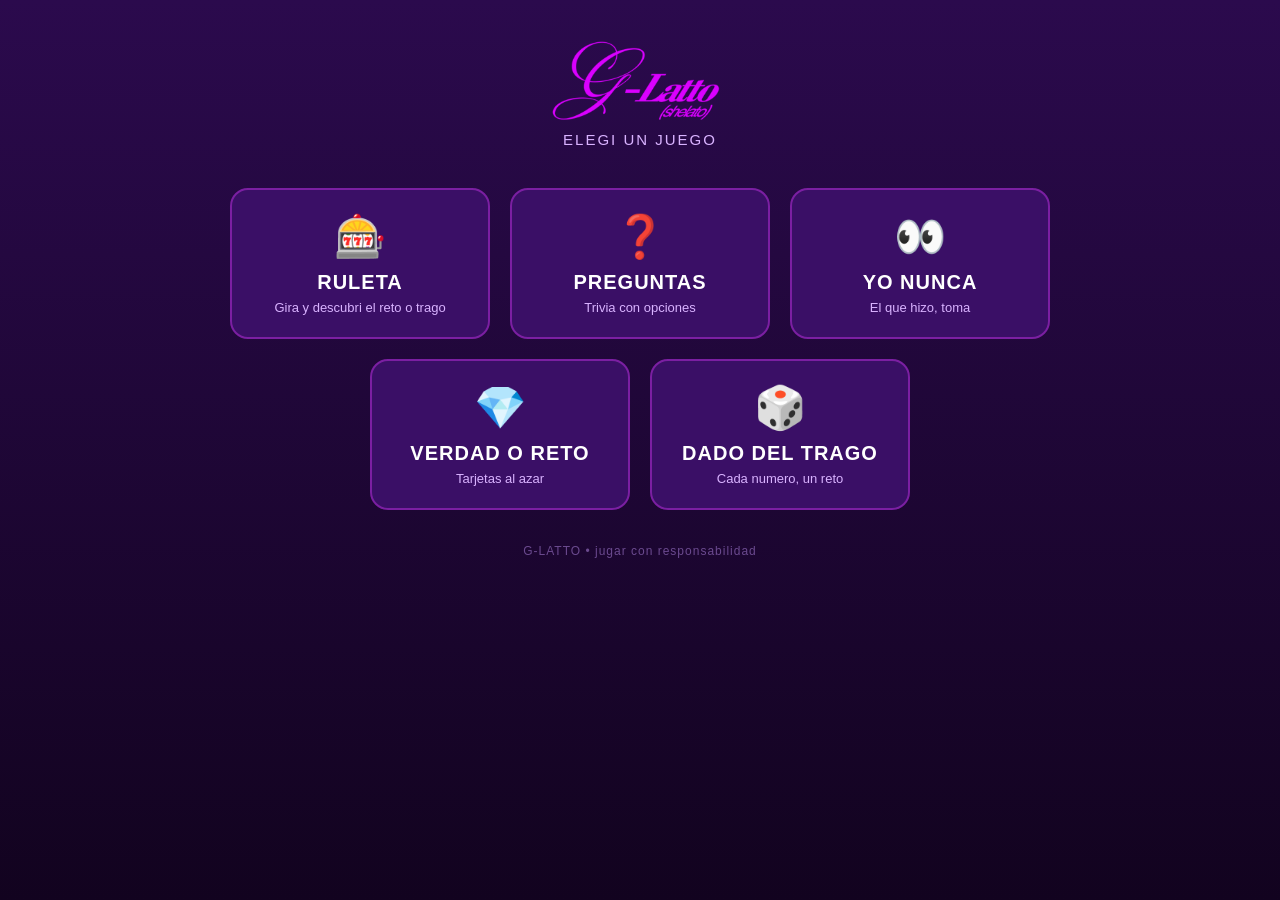
==== index.html @ e574c799 "Primera version de G-LATTO app" ====
<!DOCTYPE html>
<html lang="es">
<head>
<meta charset="UTF-8">
<meta name="viewport" content="width=device-width, initial-scale=1, maximum-scale=1, user-scalable=no">
<title>G-LATTO - Juegos</title>
<link rel="stylesheet" href="css/style.css">
</head>
<body>

<div class="wrap">

  <div class="top-header">
    <img class="logo" src="assets/glatto-logo.png" alt="G-Latto">
    <div class="subtitle">Elegi un juego</div>
  </div>

  <div class="game-list" id="gameList">

    <a class="game-card" href="ruleta.html">
      <span class="icon">&#127920;</span>
      <span class="name">Ruleta</span>
      <div class="desc">Gira y descubri el reto o trago</div>
    </a>

    <a class="game-card" href="preguntas.html">
      <span class="icon">&#10067;</span>
      <span class="name">Preguntas</span>
      <div class="desc">Trivia con opciones</div>
    </a>

    <a class="game-card" href="yonunca.html">
      <span class="icon">&#128064;</span>
      <span class="name">Yo Nunca</span>
      <div class="desc">El que hizo, toma</div>
    </a>

    <a class="game-card" href="verdadoreto.html">
      <span class="icon">&#128142;</span>
      <span class="name">Verdad o Reto</span>
      <div class="desc">Tarjetas al azar</div>
    </a>

    <a class="game-card" href="dado.html">
      <span class="icon">&#127922;</span>
      <span class="name">Dado del Trago</span>
      <div class="desc">Cada numero, un reto</div>
    </a>

  </div>

  <div class="footer-note">G-LATTO &bull; jugar con responsabilidad</div>

</div>

<div class="toast" id="toast"></div>

<script src="js/common.js"></script>
<script>
  (function () {
    var cards = document.querySelectorAll('.game-card.disabled');
    for (var i = 0; i < cards.length; i++) {
      cards[i].addEventListener('click', function (e) {
        e.preventDefault();
        var name = this.getAttribute('data-game');
        showToast(name + ': muy pronto');
      });
    }
  })();
</script>

</body>
</html>
---- css/style.css ----
/* G-LATTO app - estilos base
   Escrito para compatibilidad con Safari de iPad 2 (iOS9) y navegadores
   Android viejos: sin CSS variables, sin grid, sin gap en flexbox. */

* {
  margin: 0;
  padding: 0;
  -webkit-box-sizing: border-box;
  box-sizing: border-box;
  -webkit-tap-highlight-color: transparent;
}

html, body {
  width: 100%;
  height: 100%;
}

body {
  font-family: "Helvetica Neue", Helvetica, Arial, sans-serif;
  background-color: #1a0630;
  background-image: -webkit-gradient(linear, left top, left bottom, from(#2b0a4d), to(#12031f));
  background-image: -webkit-linear-gradient(top, #2b0a4d, #12031f);
  background-image: linear-gradient(to bottom, #2b0a4d, #12031f);
  color: #ffffff;
  overflow-x: hidden;
  min-height: 100%;
}

/* evita seleccionar texto sin querer al tocar rapido en la tablet */
body, button, h1, h2, h3, p {
  -webkit-user-select: none;
  -moz-user-select: none;
  user-select: none;
}

input {
  -webkit-user-select: text;
  user-select: text;
}

.wrap {
  width: 100%;
  max-width: 900px;
  margin: 0 auto;
  padding: 20px;
}

/* header con logo */
.top-header {
  text-align: center;
  padding: 18px 10px 10px 10px;
}

.top-header img.logo {
  width: 260px;
  max-width: 70%;
  height: auto;
  display: block;
  margin: 0 auto;
}

.subtitle {
  color: #d9b3ff;
  font-size: 15px;
  letter-spacing: 2px;
  text-transform: uppercase;
  margin-top: 6px;
}

/* grilla de juegos, con flexbox (no grid) para compatibilidad */
.game-list {
  display: -webkit-box;
  display: -webkit-flex;
  display: flex;
  -webkit-flex-wrap: wrap;
  flex-wrap: wrap;
  -webkit-justify-content: center;
  justify-content: center;
  margin-top: 20px;
}

.game-card {
  width: 260px;
  margin: 10px;
  padding: 22px 16px;
  border-radius: 18px;
  background-color: #3a0f66;
  border: 2px solid #7b1fa2;
  text-align: center;
  text-decoration: none;
  color: #ffffff;
  -webkit-transition: -webkit-transform 0.12s ease-out, background-color 0.12s ease-out;
  transition: transform 0.12s ease-out, background-color 0.12s ease-out;
}

.game-card:active {
  -webkit-transform: scale(0.96);
  transform: scale(0.96);
  background-color: #4d1585;
}

.game-card .icon {
  font-size: 42px;
  display: block;
  margin-bottom: 10px;
}

.game-card .name {
  font-size: 20px;
  font-weight: bold;
  text-transform: uppercase;
  letter-spacing: 1px;
}

.game-card .desc {
  font-size: 13px;
  color: #d9b3ff;
  margin-top: 6px;
}

.game-card.disabled {
  background-color: #26123f;
  border-color: #4a2a70;
  color: #8a7aa3;
  opacity: 0.75;
}

.game-card.disabled .name {
  color: #a893c2;
}

.badge-soon {
  display: inline-block;
  margin-top: 8px;
  font-size: 11px;
  padding: 3px 10px;
  border-radius: 12px;
  background-color: #ffd23f;
  color: #3a0f66;
  font-weight: bold;
  letter-spacing: 1px;
  text-transform: uppercase;
}

/* botones grandes tactiles reutilizables */
.btn {
  display: inline-block;
  padding: 16px 28px;
  border-radius: 14px;
  border: none;
  background-color: #ab1fd6;
  color: #ffffff;
  font-size: 18px;
  font-weight: bold;
  text-transform: uppercase;
  letter-spacing: 1px;
  text-decoration: none;
  text-align: center;
  -webkit-transition: -webkit-transform 0.1s ease-out;
  transition: transform 0.1s ease-out;
}

.btn:active {
  -webkit-transform: scale(0.95);
  transform: scale(0.95);
}

.btn-secondary {
  background-color: #3a0f66;
  border: 2px solid #7b1fa2;
}

.btn-gold {
  background-color: #ffd23f;
  color: #3a0f66;
}

.btn[disabled], .btn.disabled {
  background-color: #4a2a70;
  color: #8a7aa3;
}

/* boton volver arriba de todo */
.back-bar {
  display: -webkit-box;
  display: -webkit-flex;
  display: flex;
  -webkit-align-items: center;
  align-items: center;
  -webkit-justify-content: space-between;
  justify-content: space-between;
  padding: 14px 16px;
}

.back-link {
  color: #ffffff;
  text-decoration: none;
  font-size: 16px;
  font-weight: bold;
  padding: 10px 16px;
  background-color: rgba(255,255,255,0.08);
  border-radius: 10px;
  border: 1px solid rgba(255,255,255,0.2);
}

.back-link:active {
  background-color: rgba(255,255,255,0.18);
}

.mini-logo {
  height: 34px;
  width: auto;
}

/* panel de lista reutilizable (opciones de ruleta, banco de preguntas, etc) */
.options-area {
  max-width: 480px;
  margin: 10px auto 30px auto;
  background-color: rgba(255,255,255,0.05);
  border-radius: 16px;
  padding: 16px;
  border: 1px solid rgba(255,255,255,0.1);
}

.options-header {
  display: -webkit-box;
  display: -webkit-flex;
  display: flex;
  -webkit-justify-content: space-between;
  justify-content: space-between;
  -webkit-align-items: center;
  align-items: center;
  font-size: 15px;
  font-weight: bold;
  text-transform: uppercase;
  letter-spacing: 1px;
  color: #d9b3ff;
  margin-bottom: 10px;
}

.btn-small {
  border: none;
  background-color: rgba(255,255,255,0.1);
  color: #ffffff;
  padding: 8px 14px;
  border-radius: 10px;
  font-size: 12px;
  font-weight: bold;
  text-transform: uppercase;
}

.btn-small:active {
  background-color: rgba(255,255,255,0.2);
}

.options-list {
  list-style: none;
}

.options-list li {
  display: -webkit-box;
  display: -webkit-flex;
  display: flex;
  -webkit-align-items: center;
  align-items: center;
  -webkit-justify-content: space-between;
  justify-content: space-between;
  background-color: rgba(255,255,255,0.06);
  padding: 12px 14px;
  border-radius: 10px;
  margin-bottom: 8px;
  font-size: 15px;
}

.options-list li .remove-btn {
  border: none;
  background-color: rgba(255,60,60,0.25);
  color: #ffb3b3;
  width: 30px;
  height: 30px;
  border-radius: 50%;
  font-size: 16px;
  font-weight: bold;
  line-height: 1;
  margin-left: 10px;
  -webkit-flex-shrink: 0;
  flex-shrink: 0;
}

/* overlay modal reutilizable (resultado de ruleta, edicion de preguntas, etc) */
.result-overlay {
  position: fixed;
  top: 0;
  left: 0;
  width: 100%;
  height: 100%;
  background-color: rgba(10,2,20,0.88);
  display: none;
  -webkit-box-align: center;
  -webkit-align-items: center;
  align-items: center;
  -webkit-box-pack: center;
  -webkit-justify-content: center;
  justify-content: center;
  z-index: 100;
  overflow-y: auto;
  padding: 20px 0;
}

.result-overlay.show {
  display: -webkit-box;
  display: -webkit-flex;
  display: flex;
}

.result-card {
  background-color: #3a0f66;
  border: 2px solid #ab1fd6;
  border-radius: 22px;
  padding: 34px 30px;
  text-align: center;
  width: 82%;
  max-width: 420px;
}

.result-label {
  color: #ffd23f;
  text-transform: uppercase;
  letter-spacing: 2px;
  font-size: 14px;
  font-weight: bold;
  margin-bottom: 10px;
}

/* modal de edicion reutilizable (preguntas, dado, etc) */
.edit-card {
  width: 90%;
  max-width: 440px;
  text-align: left;
}

.edit-input {
  display: block;
  width: 100%;
  padding: 12px 14px;
  margin-bottom: 10px;
  border-radius: 10px;
  border: 1px solid rgba(255,255,255,0.2);
  background-color: rgba(0,0,0,0.25);
  color: #ffffff;
  font-size: 15px;
}

.edit-actions {
  display: -webkit-box;
  display: -webkit-flex;
  display: flex;
  -webkit-justify-content: space-between;
  justify-content: space-between;
}

.edit-actions .btn {
  -webkit-box-flex: 1;
  -webkit-flex-grow: 1;
  flex-grow: 1;
  margin: 0 5px;
}

.bank-item-text {
  -webkit-box-flex: 1;
  -webkit-flex-grow: 1;
  flex-grow: 1;
  text-align: left;
  word-break: break-word;
  padding-right: 8px;
}

.bank-item-actions {
  display: -webkit-box;
  display: -webkit-flex;
  display: flex;
  -webkit-flex-shrink: 0;
  flex-shrink: 0;
}

.edit-btn {
  border: none;
  background-color: rgba(255,255,255,0.12);
  color: #ffffff;
  width: 34px;
  height: 30px;
  border-radius: 8px;
  font-size: 14px;
  margin-right: 6px;
}

.footer-note {
  text-align: center;
  color: #6b4a8f;
  font-size: 12px;
  padding: 24px 10px;
  letter-spacing: 1px;
}

/* toast simple para "proximamente" */
.toast {
  position: fixed;
  left: 50%;
  bottom: 40px;
  -webkit-transform: translateX(-50%) translateY(20px);
  transform: translateX(-50%) translateY(20px);
  background-color: #ffd23f;
  color: #3a0f66;
  padding: 14px 22px;
  border-radius: 30px;
  font-weight: bold;
  font-size: 15px;
  opacity: 0;
  visibility: hidden;
  -webkit-transition: opacity 0.25s ease-out, -webkit-transform 0.25s ease-out;
  transition: opacity 0.25s ease-out, transform 0.25s ease-out;
  z-index: 50;
  white-space: nowrap;
}

.toast.show {
  opacity: 1;
  visibility: visible;
  -webkit-transform: translateX(-50%) translateY(0);
  transform: translateX(-50%) translateY(0);
}
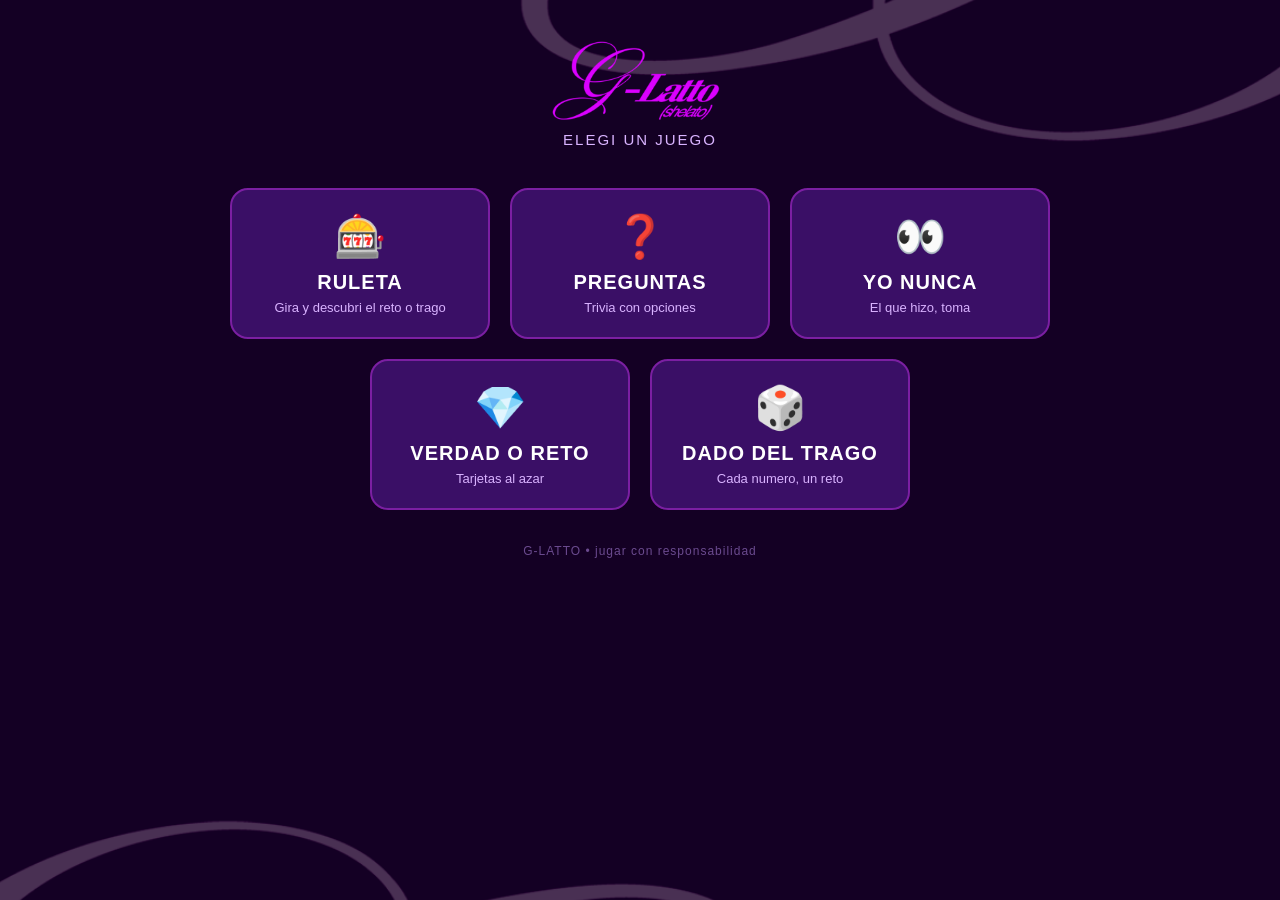
==== commit 8ea0987e: "Agregar fondo tono sobre tono con el logo G-Latto en todas las pantallas" ====
--- a/index.html
+++ b/index.html
@@ -7,6 +7,8 @@
 <link rel="stylesheet" href="css/style.css">
 </head>
 <body>
+
+<div class="bg-fixed"></div>
 
 <div class="wrap">
 
--- a/css/style.css
+++ b/css/style.css
@@ -17,13 +17,29 @@
 
 body {
   font-family: "Helvetica Neue", Helvetica, Arial, sans-serif;
-  background-color: #1a0630;
-  background-image: -webkit-gradient(linear, left top, left bottom, from(#2b0a4d), to(#12031f));
-  background-image: -webkit-linear-gradient(top, #2b0a4d, #12031f);
-  background-image: linear-gradient(to bottom, #2b0a4d, #12031f);
+  background-color: #150429;
   color: #ffffff;
   overflow-x: hidden;
   min-height: 100%;
+}
+
+/* fondo fijo con el logo G-Latto tono sobre tono.
+   Se usa un div con position:fixed en vez de background-attachment:fixed
+   porque ese ultimo tiene bugs conocidos en Safari de iOS viejo. */
+.bg-fixed {
+  position: fixed;
+  top: 0;
+  left: 0;
+  right: 0;
+  bottom: 0;
+  width: 100%;
+  height: 100%;
+  background-color: #150429;
+  background-image: url('../assets/g-latto-bg.png');
+  background-repeat: no-repeat;
+  background-position: center center;
+  background-size: cover;
+  z-index: -1;
 }
 
 /* evita seleccionar texto sin querer al tocar rapido en la tablet */
@@ -394,6 +410,15 @@
   margin-right: 6px;
 }
 
+.options-body.hidden {
+  display: none;
+}
+
+.options-body-actions {
+  text-align: right;
+  margin-bottom: 10px;
+}
+
 .footer-note {
   text-align: center;
   color: #6b4a8f;
